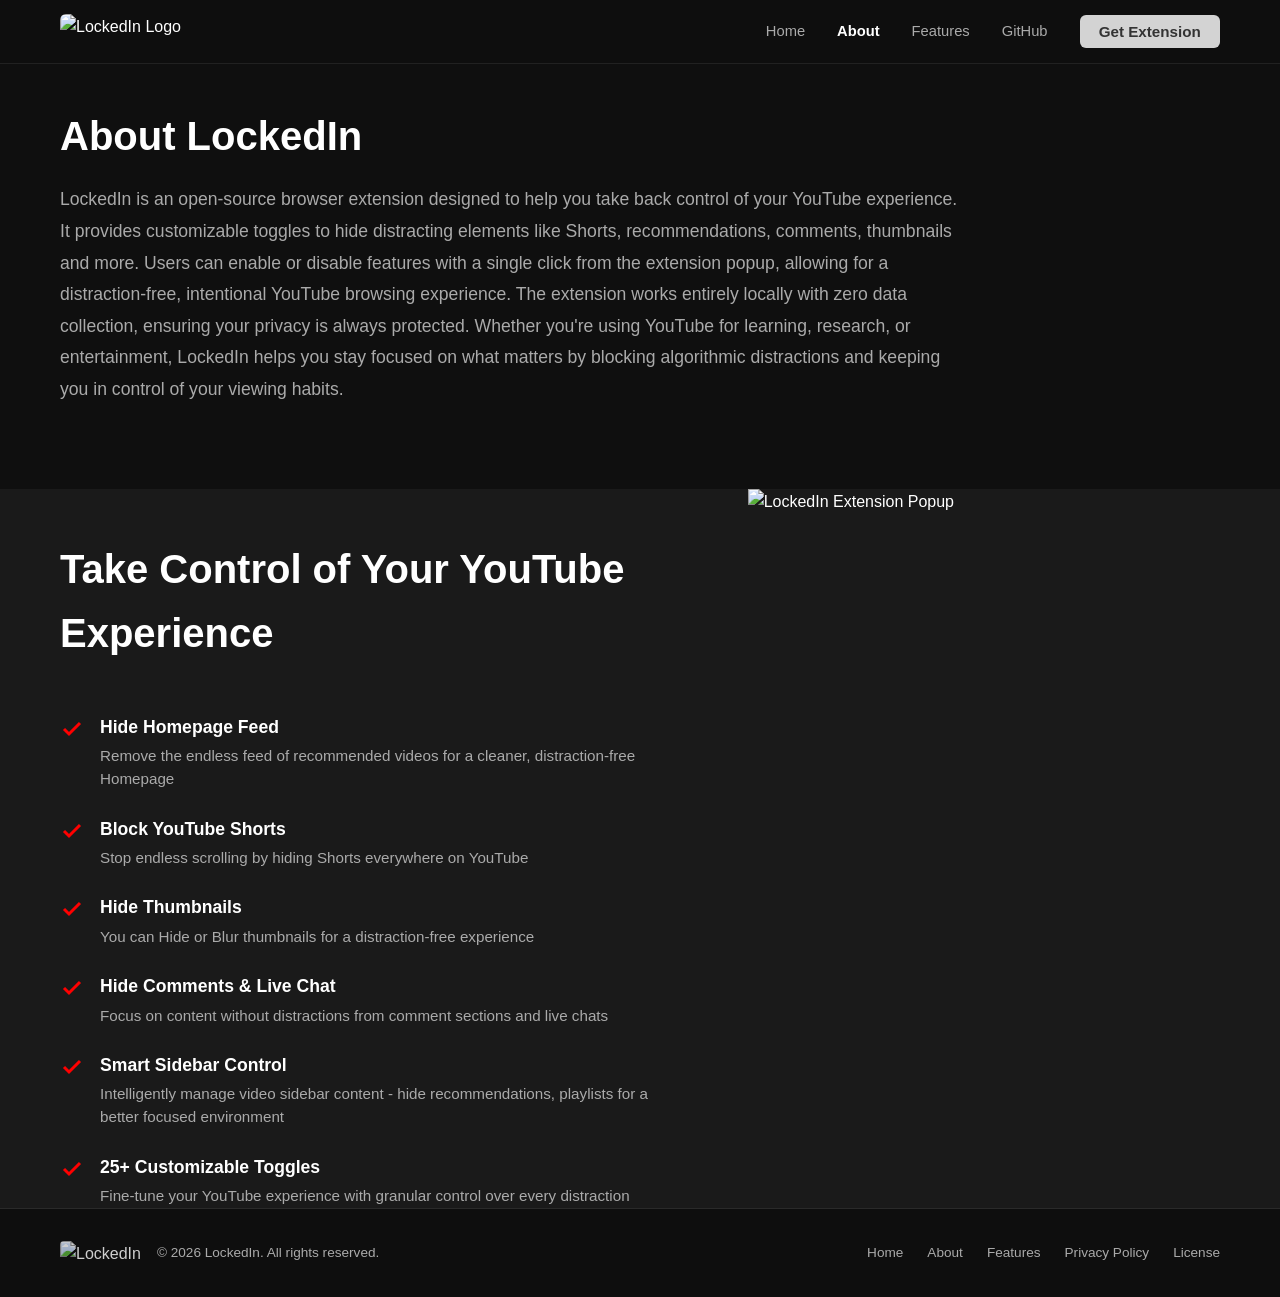
==== docs/about.html @ 05632bfb "modified some content of the website" ====
<!DOCTYPE html>
<html lang="en">

<head>
    <meta charset="UTF-8">
    <meta name="viewport" content="width=device-width, initial-scale=1.0">
    <meta name="description"
        content="About LockedIn - Learn how this browser extension helps you stay focused on YouTube">
    <title>About - LockedIn</title>
    <link rel="icon" type="image/png" href="assets/icon.png">
    <link rel="stylesheet" href="styles.css">
</head>

<body>
    <!-- Navigation -->
    <nav class="navbar">
        <div class="container">
            <div class="nav-content">
                <div class="logo">
                    <img src="assets/logo.png" alt="LockedIn Logo">
                </div>
                <div class="mobile-menu-overlay" id="mobileMenuOverlay"></div>
                <div class="nav-links" id="navLinks">
                    <a href="index.html">Home</a>
                    <a href="about.html" class="active">About</a>
                    <a href="features.html">Features</a>
                    <a href="https://github.com/KartikHalkunde/LockedIn-YT" target="_blank">GitHub</a>
                    <button class="download-button" id="headerDownloadBtn">Get Extension</button>
                </div>
                <button class="mobile-menu-toggle" id="mobileMenuToggle" aria-label="Toggle menu">☰</button>
            </div>
        </div>
    </nav>

    <!-- About Content -->
    <section class="problem">
        <div class="container">
            <h2>About LockedIn</h2>
            <p class="section-subtitle"
                style="max-width: 900px; line-height: 1.8; font-size: 1.1rem; text-align: left;">
                LockedIn is an open-source browser extension designed to help you take back control of your YouTube
                experience.
                It provides customizable toggles to hide distracting elements like Shorts, recommendations, comments,
                thumbnails and more.
                Users can enable or disable features with a single click from the extension popup, allowing for a
                distraction-free,
                intentional YouTube browsing experience. The extension works entirely locally with zero data collection,
                ensuring your
                privacy is always protected. Whether you're using YouTube for learning, research, or entertainment,
                LockedIn helps you
                stay focused on what matters by blocking algorithmic distractions and keeping you in control of your
                viewing habits.
            </p>
        </div>
    </section>

    <!-- Why LockedIn Section -->
    <section class="why-lockedin">
        <div class="container">
            <div class="why-content">
                <div class="why-left">
                    <h2>Take Control of Your YouTube Experience</h2>
                    <ul class="features-list">
                        <li>
                            <svg class="check-icon" viewBox="0 0 24 24" fill="none" stroke="#FF0000" stroke-width="3">
                                <polyline points="20 6 9 17 4 12"></polyline>
                            </svg>
                            <div>
                                <strong>Hide Homepage Feed</strong>
                                <p>Remove the endless feed of recommended videos for a cleaner, distraction-free
                                    Homepage</p>
                            </div>
                        </li>
                        <li>
                            <svg class="check-icon" viewBox="0 0 24 24" fill="none" stroke="#FF0000" stroke-width="3">
                                <polyline points="20 6 9 17 4 12"></polyline>
                            </svg>
                            <div>
                                <strong>Block YouTube Shorts</strong>
                                <p>Stop endless scrolling by hiding Shorts everywhere on YouTube</p>
                            </div>
                        </li>
                        <li>
                            <svg class="check-icon" viewBox="0 0 24 24" fill="none" stroke="#FF0000" stroke-width="3">
                                <polyline points="20 6 9 17 4 12"></polyline>
                            </svg>
                            <div>
                                <strong>Hide Thumbnails</strong>
                                <p>You can Hide or Blur thumbnails for a distraction-free experience</p>
                            </div>
                        </li>
                        <li>
                            <svg class="check-icon" viewBox="0 0 24 24" fill="none" stroke="#FF0000" stroke-width="3">
                                <polyline points="20 6 9 17 4 12"></polyline>
                            </svg>
                            <div>
                                <strong>Hide Comments & Live Chat</strong>
                                <p>Focus on content without distractions from comment sections and live chats</p>
                            </div>
                        </li>
                        <li>
                            <svg class="check-icon" viewBox="0 0 24 24" fill="none" stroke="#FF0000" stroke-width="3">
                                <polyline points="20 6 9 17 4 12"></polyline>
                            </svg>
                            <div>
                                <strong>Smart Sidebar Control</strong>
                                <p>Intelligently manage video sidebar content - hide recommendations, playlists for a
                                    better focused environment</p>
                            </div>
                        </li>
                        <li>
                            <svg class="check-icon" viewBox="0 0 24 24" fill="none" stroke="#FF0000" stroke-width="3">
                                <polyline points="20 6 9 17 4 12"></polyline>
                            </svg>
                            <div>
                                <strong>25+ Customizable Toggles</strong>
                                <p>Fine-tune your YouTube experience with granular control over every distraction</p>
                            </div>
                        </li>
                    </ul>
                </div>
                <div class="why-right">
                    <img src="assets/popup.png" alt="LockedIn Extension Popup" class="popup-image">
                </div>
            </div>
        </div>
    </section>

    <!-- Footer -->
    <footer class="footer">
        <div class="container">
            <div class="footer-content">
                <div class="footer-left">
                    <img src="assets/icon.png" alt="LockedIn" class="footer-logo-img">
                    <span class="footer-copyright">&copy; 2026 LockedIn. All rights reserved.</span>
                </div>
                <div class="footer-links">
                    <a href="index.html">Home</a>
                    <a href="about.html">About</a>
                    <a href="features.html">Features</a>
                    <a href="privacy-policy.html">Privacy Policy</a>
                    <a href="https://github.com/KartikHalkunde/LockedIn-YT/blob/main/LICENSE" target="_blank"
                        rel="noopener noreferrer">License</a>
                </div>
            </div>
        </div>
    </footer>

    <script src="script.js"></script>
</body>

</html>
---- docs/styles.css ----
/* ==================== CSS Variables ==================== */
:root {
    --primary-color: #FF0000;
    --primary-hover: #CC0000;
    --dark-bg: #0F0F0F;
    --card-bg: #1A1A1A;
    --text-primary: #FFFFFF;
    --text-secondary: #AAAAAA;
    --border-color: #2A2A2A;
    --success-color: #4CAF50;
    --firefox-color: #FF6611;
    --chrome-color: #4285F4;
    --edge-color: #0078D7;
    --shadow: 0 4px 6px rgba(0, 0, 0, 0.3);
    --shadow-lg: 0 10px 30px rgba(0, 0, 0, 0.5);
}

/* ==================== Reset & Base ==================== */
* {
    margin: 0;
    padding: 0;
    box-sizing: border-box;
}

html,
body {
    max-width: 100vw;
    overflow-x: hidden;
}

html {
    scroll-behavior: smooth;
    height: 100%;
}

body {
    font-family: -apple-system, BlinkMacSystemFont, 'Segoe UI', Roboto, 'Helvetica Neue', Arial, sans-serif;
    background-color: var(--dark-bg);
    color: var(--text-primary);
    line-height: 1.6;
    min-height: 100vh;
    display: flex;
    flex-direction: column;
}

.container {
    max-width: 1200px;
    margin: 0 auto;
    padding: 0 20px;
}

/* ==================== Navigation ==================== */
.navbar {
    position: sticky;
    top: 0;
    background-color: rgba(15, 15, 15, 0.75);
    backdrop-filter: blur(16px);
    -webkit-backdrop-filter: blur(16px);
    border-bottom: 1px solid rgba(255, 255, 255, 0.08);
    padding: 0.85rem 0;
    z-index: 1000;
    transition: all 0.3s ease;
}

.nav-content {
    display: flex;
    align-items: center;
    justify-content: space-between;
    gap: 1rem;
    position: relative;
}

.logo {
    display: flex;
    align-items: center;
    flex: 0 0 auto;
}

.logo img {
    height: 36px;
    width: auto;
    border-radius: 6px;
    transition: opacity 0.2s ease;
}

.logo img:hover {
    opacity: 0.9;
}

.nav-links {
    display: flex;
    gap: 2rem;
    align-items: center;
    margin-left: auto;
}

.nav-links a {
    color: var(--text-secondary);
    font-size: 0.92rem;
    font-weight: 500;
    text-decoration: none;
    transition: color 0.2s ease;
}

.nav-links a:hover {
    color: var(--text-primary);
}

.nav-links a.active {
    color: var(--text-primary);
    font-weight: 600;
}

/* ==================== Mobile Menu Toggle ==================== */
.mobile-menu-toggle {
    display: none;
    background: none;
    border: none;
    color: var(--text-primary);
    font-size: 1.75rem;
    cursor: pointer;
    padding: 0.75rem;
    z-index: 1001;
    margin-left: auto;
    border-radius: 8px;
    transition: all 0.3s ease;
    line-height: 1;
    min-width: 44px;
    min-height: 44px;
    align-items: center;
    justify-content: center;
}

.mobile-menu-toggle:hover {
    color: var(--text-primary);
    background-color: rgba(255, 255, 255, 0.05);
}

.mobile-menu-toggle:active {
    transform: scale(0.95);
}

/* Mobile menu overlay */
.mobile-menu-overlay {
    display: none;
    position: fixed;
    top: 0;
    left: 0;
    width: 100%;
    height: 100vh;
    background-color: rgba(0, 0, 0, 0.7);
    z-index: 999;
    opacity: 0;
    transition: opacity 0.3s ease;
    pointer-events: none;
}

.mobile-menu-overlay.active {
    display: block;
    opacity: 1;
    pointer-events: auto;
}

.download-button {
    background-color: var(--primary-color);
    color: white;
    border: none;
    padding: 0.5rem 1.5rem;
    border-radius: 8px;
    font-weight: 600;
    font-size: 0.95rem;
    cursor: pointer;
    transition: background-color 0.3s ease;
}

.download-button:hover {
    background-color: var(--primary-hover);
}

.cta-button {
    background-color: var(--primary-color);
    padding: 0.5rem 1.5rem;
    border-radius: 8px;
    font-weight: 600;
}

.cta-button:hover {
    background-color: var(--primary-hover);
    color: var(--text-primary) !important;
}

/* ==================== Download Button ==================== */
.download-button {
    background-color: #D3D3D3;
    color: #333333;
    border: none;
    padding: 0.5rem 1.2rem;
    border-radius: 6px;
    font-weight: 600;
    font-size: 0.95rem;
    cursor: pointer;
    transition: background-color 0.3s ease;
}

.download-button:hover {
    background-color: #BBBBBB;
}

/* ==================== Hero Section ==================== */
.hero {
    padding: 120px 0 150px 0;
    background: linear-gradient(135deg, #0F0F0F 0%, #1A1A1A 100%);
    min-height: calc(100vh - 200px);
    flex: 1;
}

.hero .container {
    display: grid;
    grid-template-columns: 1fr 1fr;
    gap: 60px;
    align-items: center;
}

.hero-title {
    font-size: 3.5rem;
    font-weight: 800;
    line-height: 1.2;
    margin-bottom: 1.5rem;
    background: linear-gradient(135deg, #FFFFFF 0%, #AAAAAA 100%);
    -webkit-background-clip: text;
    -webkit-text-fill-color: transparent;
    background-clip: text;
}

.hero-subtitle {
    font-size: 1.25rem;
    color: var(--text-secondary);
    margin-bottom: 2.5rem;
}

.download-buttons {
    display: flex;
    gap: 0.5rem;
    flex-wrap: wrap;
    margin-bottom: 3rem;
    align-items: center;
}

.download-badge {
    display: inline-block;
    transition: opacity 0.3s ease;
}

.download-badge:hover {
    opacity: 0.9;
}

.download-badge img {
    display: block;
    height: 50px;
    width: auto;
}

.download-btn {
    display: flex;
    align-items: center;
    gap: 12px;
    padding: 16px 24px;
    border-radius: 12px;
    text-decoration: none;
    color: white;
    font-weight: 600;
    transition: all 0.3s ease;
    border: 2px solid transparent;
    min-width: 200px;
}

.download-btn.firefox {
    background-color: var(--firefox-color);
}

.download-btn.firefox:hover {
    background-color: #FF7722;
    box-shadow: var(--shadow-lg);
}

.download-btn.chrome {
    background-color: var(--chrome-color);
}

.download-btn.chrome:hover {
    background-color: #5294F5;
    box-shadow: var(--shadow-lg);
}

.download-btn.edge {
    background-color: var(--edge-color);
}

.download-btn.edge:hover {
    background-color: #1E88E5;
    box-shadow: var(--shadow-lg);
}

.download-btn.disabled {
    background-color: #555;
    cursor: not-allowed;
    opacity: 0.6;
}

.download-btn.disabled:hover {
    background-color: #555;
    transform: none;
    box-shadow: var(--shadow);
}

.download-btn.large {
    padding: 20px 32px;
    font-size: 1.1rem;
}

.browser-icon {
    width: 32px;
    height: 32px;
    flex-shrink: 0;
}

.download-btn div {
    display: flex;
    flex-direction: column;
    align-items: flex-start;
}

.btn-label {
    font-size: 0.75rem;
    opacity: 0.8;
}

.btn-browser {
    font-size: 1.1rem;
    font-weight: 700;
}

.hero-stats {
    display: flex;
    gap: 2.5rem;
    margin-top: 2rem;
    justify-content: flex-start;
}

.stat {
    display: flex;
    flex-direction: row;
    align-items: center;
    gap: 0.6rem;
}

.stat-icon {
    width: 28px;
    height: 28px;
    flex-shrink: 0;
}

.stat-label {
    font-size: 0.9rem;
    color: var(--text-secondary);
    font-weight: 500;
    text-align: left;
}

.coming-soon-note {
    margin-top: 0.1rem;
    font-size: 0.9rem;
    color: var(--text-secondary);
    font-weight: 700;
    text-align: left;
}

/* Browser Mockup */
.browser-mockup {
    background-color: var(--card-bg);
    border-radius: 12px;
    overflow: hidden;
    box-shadow: var(--shadow-lg);
}

.browser-header {
    background-color: #2A2A2A;
    padding: 12px 16px;
    display: flex;
    align-items: center;
    gap: 12px;
}

.browser-dots {
    display: flex;
    gap: 8px;
}

.browser-dots span {
    width: 12px;
    height: 12px;
    border-radius: 50%;
    background-color: #444;
}

.browser-dots span:nth-child(1) {
    background-color: #FF5F56;
}

.browser-dots span:nth-child(2) {
    background-color: #FFBD2E;
}

.browser-dots span:nth-child(3) {
    background-color: #27C93F;
}

.browser-url {
    flex: 1;
    background-color: #1A1A1A;
    padding: 6px 12px;
    border-radius: 6px;
    font-size: 0.85rem;
    color: var(--text-secondary);
}

.browser-content {
    padding: 0;
    display: flex;
    justify-content: center;
    align-items: center;
    background: linear-gradient(135deg, #1A1A1A 0%, #0F0F0F 100%);
    overflow: hidden;
}

.browser-content img {
    width: 100%;
    height: 100%;
    object-fit: cover;
    display: block;
}

/* ==================== Problem Section ==================== */
.problem {
    padding: 40px 0 35px;
    background-color: var(--dark-bg);
}

.problem h2 {
    text-align: left;
    font-size: 2.5rem;
    margin-bottom: 1rem;
}

.problem-grid {
    display: grid;
    grid-template-columns: repeat(auto-fit, minmax(300px, 1fr));
    gap: 2rem;
}

.problem-card {
    background-color: var(--card-bg);
    padding: 2rem;
    border-radius: 12px;
    border: 1px solid var(--border-color);
    transition: border-color 0.3s ease;
}

.problem-card:hover {
    border-color: var(--primary-color);
}

.problem-icon {
    font-size: 3rem;
    margin-bottom: 1rem;
}

.problem-card h3 {
    font-size: 1.5rem;
    margin-bottom: 1rem;
}

.problem-card p {
    color: var(--text-secondary);
}

/* ==================== Features Section ==================== */
.features {
    padding: 80px 0;
    background: linear-gradient(135deg, #0F0F0F 0%, #1A1A1A 100%);
}

.features h2 {
    text-align: center;
    font-size: 2.5rem;
    margin-bottom: 1rem;
}

.section-subtitle {
    text-align: center;
    font-size: 1.2rem;
    color: var(--text-secondary);
    margin-bottom: 3rem;
}

.features-grid {
    display: grid;
    grid-template-columns: repeat(auto-fit, minmax(280px, 1fr));
    gap: 2rem;
}

.feature-group {
    background-color: var(--card-bg);
    padding: 2rem;
    border-radius: 12px;
    border: 1px solid var(--border-color);
}

.feature-group h3 {
    font-size: 1.3rem;
    margin-bottom: 1.5rem;
    color: var(--primary-color);
}

.feature-group ul {
    list-style: none;
}

.feature-group li {
    padding: 0.75rem 0;
    border-bottom: 1px solid var(--border-color);
    color: var(--text-secondary);
}

.feature-group li:last-child {
    border-bottom: none;
}

.feature-group li strong {
    color: var(--text-primary);
}

/* ==================== Privacy Section ==================== */
.privacy {
    padding: 80px 0;
    background-color: var(--dark-bg);
}

.privacy h2 {
    text-align: center;
    font-size: 2.5rem;
    margin-bottom: 3rem;
}

.privacy-grid {
    display: grid;
    grid-template-columns: repeat(auto-fit, minmax(250px, 1fr));
    gap: 2rem;
}

.privacy-card {
    background-color: var(--card-bg);
    padding: 2rem;
    border-radius: 12px;
    border: 1px solid var(--border-color);
    text-align: center;
}

.privacy-card h3 {
    font-size: 1.3rem;
    margin-bottom: 1rem;
    color: var(--success-color);
}

.privacy-card p {
    color: var(--text-secondary);
}

/* ==================== How It Works ==================== */
.how-it-works {
    padding: 60px 0;
    background: linear-gradient(135deg, #0F0F0F 0%, #1A1A1A 100%);
}

.how-it-works h2 {
    text-align: center;
    font-size: 2rem;
    margin-bottom: 0.5rem;
}

.steps {
    display: flex;
    flex-direction: column;
    gap: 2rem;
    margin-top: 2.5rem;
    max-width: 900px;
    margin-left: auto;
    margin-right: auto;
}

.step {
    background-color: transparent;
    padding: 0;
    border-radius: 0;
    border: none;
    border-left: 3px solid var(--primary-color);
    padding-left: 2rem;
    transition: none;
    display: flex;
    gap: 2rem;
    align-items: flex-start;
}

.step:hover {
    transform: none;
    border-color: var(--primary-color);
}

.step-number {
    width: 50px;
    height: 50px;
    background-color: transparent;
    border: 2px solid var(--primary-color);
    color: var(--primary-color);
    border-radius: 50%;
    display: flex;
    align-items: center;
    justify-content: center;
    font-size: 1.3rem;
    font-weight: bold;
    margin-bottom: 0;
    flex-shrink: 0;
}

.step-content {
    flex: 1;
}

.step-content h3 {
    font-size: 1.3rem;
    margin-bottom: 0.5rem;
    color: var(--text-primary);
    font-weight: 600;
}

.step-content p {
    color: var(--text-secondary);
    line-height: 1.6;
    margin-bottom: 0.75rem;
    font-size: 0.95rem;
}

.step-links {
    display: flex;
    gap: 1rem;
    margin-top: 1rem;
}

.step-link {
    display: inline-flex;
    align-items: center;
    gap: 0.5rem;
    padding: 0.5rem 1rem;
    background-color: transparent;
    border-radius: 6px;
    color: var(--primary-color);
    text-decoration: none;
    font-size: 0.9rem;
    transition: all 0.3s ease;
    border: 1px solid var(--primary-color);
}

.step-link:hover {
    background-color: var(--primary-color);
    color: #fff;
    border-color: var(--primary-color);
    transform: none;
}

.step h3 {
    font-size: 1.5rem;
    margin-bottom: 1rem;
}

.step p {
    color: var(--text-secondary);
}

/* ==================== Download CTA ==================== */
.download-cta {
    padding: 80px 0;
    background-color: var(--dark-bg);
    text-align: center;
}

.download-cta h2 {
    font-size: 2.5rem;
    margin-bottom: 1rem;
}

.download-cta>p {
    font-size: 1.2rem;
    color: var(--text-secondary);
    margin-bottom: 2.5rem;
}

.download-cta .download-buttons {
    justify-content: center;
    margin-bottom: 1.5rem;
}

.download-note {
    color: var(--text-secondary);
    font-size: 0.9rem;
}

/* ==================== Why LockedIn Section ==================== */
.why-lockedin {
    padding: 0;
    background-color: var(--card-bg);
    overflow: hidden;
}

.why-content {
    display: grid;
    grid-template-columns: 1.3fr 1fr;
    gap: 0;
    align-items: stretch;
}

.why-left h2 {
    font-size: 2.5rem;
    margin-bottom: 3rem;
    color: var(--text-primary);
}

.why-left {
    padding-right: 3rem;
    padding-top: 3rem;
    padding-bottom: 0;
    display: flex;
    flex-direction: column;
    justify-content: center;
}

.features-list {
    list-style: none;
    padding: 0;
    margin: 0;
    margin-bottom: 0;
}

.features-list li {
    display: flex;
    gap: 1rem;
    margin-bottom: 1.5rem;
    align-items: flex-start;
}

.features-list li:last-child {
    margin-bottom: 0;
}

.check-icon {
    width: 24px;
    height: 24px;
    flex-shrink: 0;
    margin-top: 4px;
}

.features-list strong {
    display: block;
    color: var(--text-primary);
    font-size: 1.1rem;
    margin-bottom: 0.25rem;
}

.features-list p {
    color: var(--text-secondary);
    margin: 0;
    font-size: 0.95rem;
    line-height: 1.5;
}

.why-right {
    display: flex;
    justify-content: flex-end;
    align-items: stretch;
    margin: 0;
    margin-right: calc(-1 * max(0px, (100vw - 1200px) / 2));
    max-width: 500px;
    margin-left: 2rem;
}

.popup-image {
    width: 100%;
    height: 100%;
    object-fit: contain;
    border-radius: 0;
    box-shadow: none;
}

/* ==================== Blog ==================== */
.blog-grid {
    display: grid;
    grid-template-columns: repeat(auto-fit, minmax(300px, 1fr));
    gap: 2rem;
    margin-top: 3rem;
}

.blog-post {
    background-color: var(--card-bg);
    padding: 2rem;
    border-radius: 12px;
    border: 1px solid var(--border-color);
    transition: border-color 0.3s ease;
}

.blog-post:hover {
    border-color: var(--primary-color);
}

.blog-post h3 {
    color: var(--text-primary);
    margin-bottom: 0.5rem;
    font-size: 1.3rem;
}

.blog-date {
    color: var(--text-secondary);
    font-size: 0.85rem;
    margin-bottom: 1rem;
    font-style: italic;
}

.blog-link {
    color: var(--primary-color);
    text-decoration: none;
    font-weight: 600;
    display: inline-block;
    margin-top: 1rem;
    transition: opacity 0.3s ease;
}

.blog-link:hover {
    opacity: 0.8;
}

/* ==================== Wall of Love ==================== */
.love-rating-band {
    margin: -34px 0 -18px;
    position: relative;
    z-index: 5;
}

.love-rating-wrap {
    display: flex;
    align-items: center;
    justify-content: center;
    gap: 0.75rem;
}

.love-rating-pill {
    height: 42px;
    padding: 0 0.9rem;
    border-radius: 999px;
    border: 1px solid rgba(255, 255, 255, 0.15);
    background: linear-gradient(180deg, #1E1E1E 0%, #141414 100%);
    color: #FFD86B;
    letter-spacing: 0.26rem;
    font-size: 1rem;
    display: flex;
    align-items: center;
    justify-content: center;
    box-shadow: 0 10px 22px rgba(0, 0, 0, 0.35);
}

.love-rating-text {
    color: #F2F2F2;
    font-weight: 700;
    font-size: 1rem;
}

.wall-of-love {
    position: relative;
    padding: 80px 0;
    background: radial-gradient(circle at top, #1E1E1E 0%, #121212 55%, #101010 100%);
    border-bottom: 1px solid var(--border-color);
    overflow: hidden;
}

.wall-of-love .container {
    position: relative;
    z-index: 1;
}

.love-hearts {
    position: absolute;
    inset: 0;
    pointer-events: none;
    z-index: 1;
}

.love-header,
.love-grid,
.love-card {
    position: relative;
    z-index: 3;
}

.love-heart {
    position: absolute;
    bottom: -36px;
    opacity: 0;
    color: rgba(255, 130, 164, 0.45);
    font-size: 1rem;
    line-height: 1;
    text-shadow: 0 0 10px rgba(255, 80, 130, 0.25);
    animation: loveHeartFloat 4.6s ease-out forwards;
}

@keyframes loveHeartFloat {
    0% {
        opacity: 0;
        transform: translate3d(0, 0, 0) scale(0.75);
    }

    15% {
        opacity: 0.75;
    }

    100% {
        opacity: 0;
        transform: translate3d(var(--drift, 0px), calc(-1 * var(--travel, 700px)), 0) scale(1.2);
    }
}

.wall-of-love::before {
    content: "";
    position: absolute;
    top: -56px;
    left: 0;
    right: 0;
    height: 56px;
    background: linear-gradient(180deg, rgba(15, 15, 15, 0) 0%, rgba(18, 18, 18, 0.95) 75%, rgba(18, 18, 18, 1) 100%);
    pointer-events: none;
}

.love-header {
    text-align: center;
    margin-bottom: 2.5rem;
}

.love-header h2 {
    font-size: 2.2rem;
    margin-bottom: 0.75rem;
    color: var(--text-primary);
}

.love-header p {
    color: var(--text-secondary);
    max-width: 700px;
    margin: 0 auto;
}

.love-grid {
    display: grid;
    grid-template-columns: repeat(3, minmax(0, 1fr));
    gap: 1.1rem;
}

.love-card {
    background: linear-gradient(180deg, rgba(255, 255, 255, 0.03) 0%, rgba(255, 255, 255, 0.015) 100%);
    border: 1px solid var(--border-color);
    border-radius: 18px;
    padding: 1.35rem;
    transition: border-color 0.3s ease, transform 0.3s ease, box-shadow 0.3s ease;
}

.love-top {
    display: flex;
    justify-content: flex-start;
    align-items: center;
    gap: 0.75rem;
    margin-bottom: 1rem;
}

.love-author {
    display: flex;
    align-items: center;
    gap: 0.7rem;
    min-width: 0;
}

.love-avatar {
    width: 42px;
    height: 42px;
    border-radius: 50%;
    display: flex;
    align-items: center;
    justify-content: center;
    border: 1px solid rgba(255, 255, 255, 0.14);
    flex-shrink: 0;
}

.love-avatar img {
    width: 18px;
    height: 18px;
    display: block;
}

.love-avatar.firefox {
    background: rgba(255, 113, 57, 0.14);
}

.love-avatar.bmc {
    background: rgba(255, 221, 0, 0.15);
}

.love-avatar.github {
    background: rgba(255, 255, 255, 0.1);
}

.love-author-text {
    min-width: 0;
}

.love-name {
    color: var(--text-primary);
    font-weight: 700;
    line-height: 1.2;
}

.love-role {
    color: var(--text-secondary);
    font-size: 0.85rem;
    line-height: 1.2;
}

.love-quote {
    color: var(--text-primary);
    font-size: 0.98rem;
    line-height: 1.72;
    margin-bottom: 0;
}

.love-card-wide {
    grid-column: span 3;
}

/* ==================== Footer ==================== */
/* ==================== Footer ==================== */
.footer {
    background-color: rgba(15, 15, 15, 0.95);
    backdrop-filter: blur(10px);
    border-top: 1px solid var(--border-color);
    padding: 2rem 0;
    margin-top: auto;
}

.footer-content {
    display: flex;
    justify-content: space-between;
    align-items: center;
    gap: 2rem;
}

.footer-left {
    display: flex;
    align-items: center;
    gap: 1rem;
}

.footer-logo-img {
    height: 24px;
    width: auto;
    border-radius: 4px;
    opacity: 0.8;
}

.footer-copyright {
    color: var(--text-secondary);
    font-size: 0.85rem;
}

.footer-links {
    display: flex;
    gap: 1.5rem;
    align-items: center;
}

.footer-links a {
    color: var(--text-secondary);
    text-decoration: none;
    font-size: 0.85rem;
    transition: color 0.2s ease;
}

.footer-links a:hover {
    color: var(--text-primary);
}

/* ==================== Features Page Styles ==================== */
.features-hero {
    padding: 120px 0 60px;
    text-align: center;
    background: linear-gradient(180deg, var(--bg-primary) 0%, var(--card-bg) 100%);
}

.features-hero h1 {
    font-size: 3rem;
    margin-bottom: 1rem;
    background: linear-gradient(135deg, var(--primary-color) 0%, #FF6666 100%);
    -webkit-background-clip: text;
    -webkit-text-fill-color: transparent;
    background-clip: text;
}

.feature-section {
    padding: 80px 0;
    background-color: #1e1e1e;
}

.feature-section.alternate {
    background-color: #272727;
}

.feature-content {
    display: grid;
    grid-template-columns: 1fr 1fr;
    gap: 4rem;
    align-items: center;
}

.feature-image {
    border-radius: 12px;
    overflow: hidden;
    box-shadow: 0 10px 40px rgba(0, 0, 0, 0.3);
}

.feature-image img {
    width: 100%;
    height: auto;
    display: block;
}

.feature-text h2 {
    font-size: 2.5rem;
    margin-bottom: 1.5rem;
    color: var(--text-primary);
}

.feature-text p {
    font-size: 1.1rem;
    line-height: 1.8;
    color: var(--text-secondary);
    margin-bottom: 2rem;
}

.feature-list {
    list-style: none;
    padding: 0;
    margin: 0;
}

.feature-list li {
    font-size: 1rem;
    color: var(--text-secondary);
    margin-bottom: 1rem;
    padding-left: 0;
}

.feature-list li::before {
    content: none;
}

.feedback-section {
    padding: 60px 0;
    background-color: #272727;
}

.feedback-content-compact {
    text-align: left;
    max-width: 100%;
}

.feedback-content-compact h3 {
    font-size: 1.5rem;
    margin-bottom: 0.75rem;
    color: var(--text-primary);
}

.feedback-content-compact p {
    font-size: 1rem;
    color: var(--text-secondary);
    margin-bottom: 1.5rem;
}

.feedback-content h2 {
    font-size: 2.5rem;
    margin-bottom: 1rem;
    color: var(--text-primary);
}

.feedback-content p {
    font-size: 1.2rem;
    color: var(--text-secondary);
    margin-bottom: 2.5rem;
    max-width: 600px;
    margin-left: auto;
    margin-right: auto;
}

.feedback-button {
    display: inline-block;
    padding: 0.75rem 1.75rem;
    background-color: var(--primary-color);
    color: white;
    text-decoration: none;
    border-radius: 8px;
    font-size: 1rem;
    font-weight: 600;
    transition: background-color 0.3s ease;
    box-shadow: 0 4px 15px rgba(255, 0, 0, 0.3);
}

.feedback-button:hover {
    background-color: #CC0000;
}

.footer-bottom a {
    color: var(--primary-color);
}

.footer-bottom a:hover {
    text-decoration: underline;
}

/* ==================== Responsive Design ==================== */
/* Desktop - keep default styles */
@media (min-width: 969px) {
    .mobile-menu-toggle {
        display: none !important;
    }

    .mobile-menu-overlay {
        display: none !important;
    }

    .browser-mockup {
        display: block;
    }
}

/* Tablet and Mobile */
@media (max-width: 968px) {

    /* Mobile Navigation */
    .nav-content {
        justify-content: space-between;
        gap: 0.5rem;
    }

    .mobile-menu-toggle {
        display: flex;
        margin-left: auto;
        position: relative;
    }

    .nav-links {
        position: fixed;
        top: 0;
        right: -100%;
        height: 100vh;
        width: min(320px, 85vw);
        max-width: 320px;
        background-color: rgba(15, 15, 15, 0.98);
        backdrop-filter: blur(20px);
        flex-direction: column;
        padding: 90px 1.5rem 2rem;
        gap: 0.25rem;
        align-items: stretch;
        transition: right 0.3s cubic-bezier(0.4, 0, 0.2, 1);
        border-left: 1px solid var(--border-color);
        box-shadow: -5px 0 25px rgba(0, 0, 0, 0.7);
        z-index: 1000;
        overflow-y: auto;
        -webkit-overflow-scrolling: touch;
    }

    .nav-links.active {
        right: 0;
    }

    .nav-links a {
        font-size: 1.05rem;
        width: 100%;
        padding: 1rem 1.25rem;
        border-radius: 10px;
        transition: all 0.2s ease;
        display: block;
        text-align: left;
    }

    .nav-links a:hover {
        background-color: rgba(255, 255, 255, 0.05);
        color: var(--text-primary);
        padding-left: 1.5rem;
    }

    .nav-links .download-button {
        width: 100%;
        text-align: center;
        margin-top: 1rem;
        padding: 1rem;
        font-size: 1.05rem;
        border-radius: 10px;
        background-color: #D3D3D3;
        color: #333333;
        transition: all 0.2s ease;
    }

    .nav-links .download-button:hover {
        background-color: #BBBBBB;
        transform: translateY(-2px);
        box-shadow: 0 4px 12px rgba(0, 0, 0, 0.2);
    }

    /* Hero Section */
    .hero {
        padding: 60px 0 50px;
        min-height: auto;
        flex: 1 0 auto;
    }

    .hero .container {
        gap: 0;
        display: flex;
        flex-direction: column;
    }

    .hero-content {
        text-align: left;
        display: contents;
    }

    .hero-title {
        font-size: 2.5rem;
        line-height: 1.2;
        margin-bottom: 1.5rem;
        text-align: left;
        order: 1;
    }

    .hero-subtitle {
        font-size: 1.15rem;
        margin-bottom: 2rem;
        line-height: 1.6;
        text-align: left;
        order: 2;
    }

    /* Show browser mockup on tablet - positioned between text and buttons */
    .hero-image {
        order: 3;
        margin: 0 0 2rem 0;
        width: 100%;
    }

    .browser-mockup {
        display: block;
        width: 100%;
        margin: 0;
    }

    .download-buttons {
        margin-bottom: 1.5rem;
        justify-content: flex-start;
        flex-direction: row;
        gap: 1rem;
        order: 4;
    }

    .coming-soon-note {
        text-align: left;
        margin-bottom: 2rem;
        order: 5;
    }

    .hero-stats {
        gap: 1rem;
        flex-wrap: wrap;
        justify-content: space-between;
        margin-top: 0;
        margin-bottom: 0;
        flex-direction: row;
        order: 6;
    }

    .stat {
        flex: 0 0 calc(33.333% - 0.67rem);
        width: calc(33.333% - 0.67rem);
        min-width: auto;
        max-width: calc(33.333% - 0.67rem);
        padding: 0.75rem 0.5rem;
        background-color: rgba(26, 26, 26, 0.5);
        border-radius: 10px;
        border: 1px solid var(--border-color);
        text-align: center;
        display: flex;
        flex-direction: column;
        align-items: center;
        justify-content: center;
        gap: 0.5rem;
    }

    /* Features */
    .feature-content {
        grid-template-columns: 1fr;
        gap: 2.5rem;
    }

    .feature-section {
        padding: 50px 0 40px;
    }

    .features-hero h1 {
        font-size: 2.5rem;
    }

    .feature-text {
        order: 2;
        padding: 0 10px;
    }

    .feature-image {
        order: 1;
        margin-bottom: 1.5rem;
    }

    .feature-text h2 {
        font-size: 2rem;
        margin-bottom: 1.5rem;
        line-height: 1.3;
    }

    .feature-text p {
        font-size: 1.05rem;
        line-height: 1.7;
        margin-bottom: 1.5rem;
    }

    .feature-list {
        padding-left: 0;
    }

    /* Feedback section tablet/mobile */
    .feedback-section {
        padding: 50px 0;
    }

    .feedback-content-compact {
        padding: 0 10px;
    }

    .feedback-content-compact h3 {
        font-size: 1.5rem;
        margin-bottom: 1rem;
        line-height: 1.3;
    }

    .feedback-content-compact p {
        font-size: 1.05rem;
        line-height: 1.7;
        margin-bottom: 1.5rem;
    }

    .feedback-button {
        padding: 0.875rem 2rem;
        font-size: 1rem;
    }

    /* About page */
    .problem {
        padding: 50px 0 40px;
    }

    .problem h2 {
        font-size: 2rem;
        margin-bottom: 1.5rem;
        line-height: 1.3;
    }

    .section-subtitle {
        font-size: 1.05rem !important;
        line-height: 1.7 !important;
        padding: 0 10px;
    }

    /* Why LockedIn section mobile improvements */
    .why-lockedin {
        padding: 40px 0;
    }

    .why-content {
        grid-template-columns: 1fr;
        gap: 2.5rem;
        padding: 0 10px;
    }

    .why-left {
        padding: 0;
        order: 2;
    }

    .why-left h2 {
        font-size: 2rem;
        margin-bottom: 2rem;
        line-height: 1.3;
    }

    .why-right {
        order: 1;
        margin: 0 auto;
        max-width: 100%;
        display: flex;
        justify-content: center;
        margin-bottom: 1rem;
    }

    .popup-image {
        max-width: 280px;
        width: 100%;
        height: auto;
        margin: 0 auto;
    }

    .features-list {
        margin-top: 1rem;
    }

    .features-list li {
        margin-bottom: 2rem;
        padding: 1.25rem;
        background-color: rgba(26, 26, 26, 0.4);
        border-radius: 12px;
        border: 1px solid var(--border-color);
        gap: 1.25rem;
    }

    .features-list li:last-child {
        margin-bottom: 0;
    }

    .check-icon {
        width: 28px;
        height: 28px;
        margin-top: 2px;
        flex-shrink: 0;
    }

    .features-list strong {
        font-size: 1.15rem;
        margin-bottom: 0.5rem;
        line-height: 1.4;
    }

    .features-list p {
        font-size: 1rem;
        line-height: 1.6;
    }

    /* Footer */
    .footer {
        padding: 2rem 0;
        margin-top: auto;
    }

    .footer-content {
        flex-direction: column;
        gap: 1.5rem;
        text-align: center;
    }

    .footer-left {
        flex-direction: column;
        gap: 0.5rem;
    }

    .footer-links {
        flex-wrap: wrap;
        justify-content: center;
        gap: 1rem 1.5rem;
    }
}

@media (max-width: 640px) {

    /* Container padding */
    .container {
        padding: 0 15px;
    }

    /* Navigation */
    .logo img {
        height: 32px;
    }

    .nav-links {
        width: 100%;
        padding: 70px 1.5rem 1.5rem;
    }

    /* Hero Section */
    .hero {
        padding: 50px 0 40px;
        flex: 1 0 auto;
    }

    .hero .container {
        gap: 0;
        display: flex;
        flex-direction: column;
    }

    .hero-content {
        text-align: center;
        display: contents;
    }

    .hero-title {
        font-size: 2rem;
        margin-bottom: 1.5rem;
        line-height: 1.2;
        text-align: center;
        order: 1;
    }

    .hero-subtitle {
        font-size: 1.05rem;
        margin-bottom: 2rem;
        line-height: 1.6;
        text-align: center;
        order: 2;
    }

    /* Browser mockup visible on mobile - positioned between text and buttons */
    .hero-image {
        order: 3;
        margin: 0 0 2rem 0;
        width: 100%;
    }

    .browser-mockup {
        display: block;
        width: 100%;
        margin: 0;
    }

    .download-buttons {
        flex-direction: row;
        width: 100%;
        gap: 1rem;
        margin-top: 0;
        margin-bottom: 1.5rem;
        align-items: center;
        flex-wrap: wrap;
        order: 4;
    }

    .download-badge {
        flex: 1;
        min-width: 140px;
        display: flex;
        justify-content: center;
    }

    .download-badge img {
        height: 60px;
    }

    .coming-soon-note {
        font-size: 0.9rem;
        margin-top: 1rem;
        margin-bottom: 2rem;
        text-align: left;
        order: 5;
    }

    .hero-stats {
        flex-direction: row;
        gap: 1rem;
        align-items: center;
        width: 100%;
        margin-top: 0;
        margin-bottom: 0;
        flex-wrap: wrap;
        order: 6;
        justify-content: space-between;
    }

    .stat {
        flex: 0 0 calc(33.333% - 0.67rem);
        width: calc(33.333% - 0.67rem);
        min-width: auto;
        max-width: calc(33.333% - 0.67rem);
        justify-content: center;
        padding: 0.75rem 0.5rem;
        background-color: rgba(26, 26, 26, 0.5);
        border-radius: 10px;
        border: 1px solid var(--border-color);
        text-align: center;
        display: flex;
        flex-direction: column;
        align-items: center;
        gap: 0.5rem;
    }

    .stat-icon {
        width: 24px;
        height: 24px;
    }

    .stat-label {
        font-size: 0.85rem;
        font-weight: 500;
    }

    /* Features Page */
    .features-hero {
        padding: 60px 0 30px;
    }

    .features-hero h1 {
        font-size: 1.8rem;
    }

    .problem {
        padding: 40px 0 30px;
    }

    .problem h2 {
        font-size: 1.8rem;
        margin-bottom: 1.25rem;
    }

    .section-subtitle {
        font-size: 1rem !important;
        line-height: 1.7 !important;
        padding: 0 5px;
    }

    /* Why LockedIn section small mobile */
    .why-lockedin {
        padding: 30px 0;
    }

    .why-content {
        gap: 2rem;
        padding: 0 5px;
    }

    .why-left h2 {
        font-size: 1.75rem;
        margin-bottom: 1.5rem;
    }

    .popup-image {
        max-width: 250px;
    }

    .features-list li {
        padding: 1rem;
        margin-bottom: 1.5rem;
        gap: 1rem;
    }

    .check-icon {
        width: 24px;
        height: 24px;
    }

    .features-list strong {
        font-size: 1.05rem;
        margin-bottom: 0.4rem;
    }

    .features-list p {
        font-size: 0.95rem;
    }

    /* Features page small mobile */
    .feature-section {
        padding: 40px 0 30px;
    }

    .feature-content {
        gap: 2rem;
    }

    .feature-text h2 {
        font-size: 1.75rem;
        margin-bottom: 1.25rem;
    }

    .feature-text p {
        font-size: 1rem;
        line-height: 1.7;
        margin-bottom: 1.25rem;
    }

    .feature-list {
        margin-top: 1rem;
        padding-left: 0.75rem;
    }

    .feature-list li {
        font-size: 0.95rem;
        margin-bottom: 0.75rem;
        line-height: 1.5;
    }

    .feature-image img {
        width: 100%;
        height: auto;
    }

    /* Footer */
    .footer {
        padding: 2rem 0;
        margin-top: auto;
    }

    .footer-content {
        flex-direction: column;
        gap: 1.5rem;
        text-align: center;
    }

    .footer-left {
        flex-direction: column;
        gap: 0.5rem;
    }

    .footer-links {
        flex-wrap: wrap;
        justify-content: center;
        gap: 1rem 1.5rem;
    }

    /* Buttons */
    .download-button {
        padding: 0.5rem 1rem;
        font-size: 0.9rem;
    }

    .cta-button {
        padding: 0.4rem 1rem;
        font-size: 0.9rem;
    }

    /* Feedback Section */
    .feedback-section {
        padding: 40px 0;
    }

    .feedback-content-compact {
        padding: 0 10px;
    }

    .feedback-content-compact h3 {
        font-size: 1.5rem;
        margin-bottom: 1rem;
        line-height: 1.3;
    }

    .feedback-content-compact p {
        font-size: 1rem;
        line-height: 1.7;
        margin-bottom: 1.5rem;
    }

    .feedback-button {
        padding: 0.875rem 2rem;
        font-size: 1rem;
        display: inline-block;
    }
}

/* Extra small devices - for legacy compatibility */
@media (max-width: 480px) {
    .hero-title {
        font-size: 1.5rem;
    }

    .container {
        padding: 0 10px;
    }
}

/* ==================== Animations ==================== */
@keyframes fadeInUp {
    from {
        opacity: 0;
        transform: translateY(30px);
    }

    to {
        opacity: 1;
        transform: translateY(0);
    }
}

.hero-content,
.hero-image,
.problem-card,
.feature-group,
.privacy-card,
.step {
    animation: fadeInUp 0.8s ease-out;
}

/* Stagger animation delays */
.problem-card:nth-child(1) {
    animation-delay: 0.1s;
}

.problem-card:nth-child(2) {
    animation-delay: 0.2s;
}

.problem-card:nth-child(3) {
    animation-delay: 0.3s;
}

.feature-group:nth-child(1) {
    animation-delay: 0.1s;
}

.feature-group:nth-child(2) {
    animation-delay: 0.2s;
}

.feature-group:nth-child(3) {
    animation-delay: 0.3s;
}

.feature-group:nth-child(4) {
    animation-delay: 0.4s;
}

/* ==================== Responsive Styles ==================== */
@media (max-width: 968px) {
    .why-content {
        grid-template-columns: 1fr;
        gap: 3rem;
    }

    .why-right {
        order: -1;
    }

    .popup-image {
        max-width: 300px;
    }
}

@media (max-width: 768px) {
    .why-left h2 {
        font-size: 2rem;
    }

    .features-list li {
        margin-bottom: 1.25rem;
    }

    .step-links {
        gap: 0.5rem;
    }

    .steps {
        grid-template-columns: 1fr;
    }
}

@media (max-width: 968px) {
    .love-rating-band {
        margin: -28px 0 -14px;
    }

    .love-rating-pill {
        height: 40px;
        padding: 0 0.8rem;
    }

    .wall-of-love {
        padding: 60px 0;
    }

    .wall-of-love::before {
        top: -44px;
        height: 44px;
    }

    .love-grid {
        grid-template-columns: repeat(2, minmax(0, 1fr));
    }

    .love-card-wide {
        grid-column: span 2;
    }
}

@media (max-width: 640px) {
    .love-rating-band {
        margin: -20px 0 -8px;
    }

    .love-rating-wrap {
        gap: 0.5rem;
    }

    .love-rating-pill {
        height: 36px;
        padding: 0 0.7rem;
        font-size: 0.88rem;
        letter-spacing: 0.18rem;
    }

    .love-rating-text {
        font-size: 0.92rem;
    }

    .wall-of-love {
        padding: 50px 0;
    }

    .wall-of-love::before {
        top: -32px;
        height: 32px;
    }

    .love-header h2 {
        font-size: 1.8rem;
    }

    .love-grid {
        grid-template-columns: 1fr;
    }

    .love-card {
        padding: 1.1rem;
        border-radius: 14px;
    }

    .love-avatar {
        width: 38px;
        height: 38px;
    }

    .love-avatar img {
        width: 16px;
        height: 16px;
    }

    .love-card-wide {
        grid-column: span 1;
    }
}
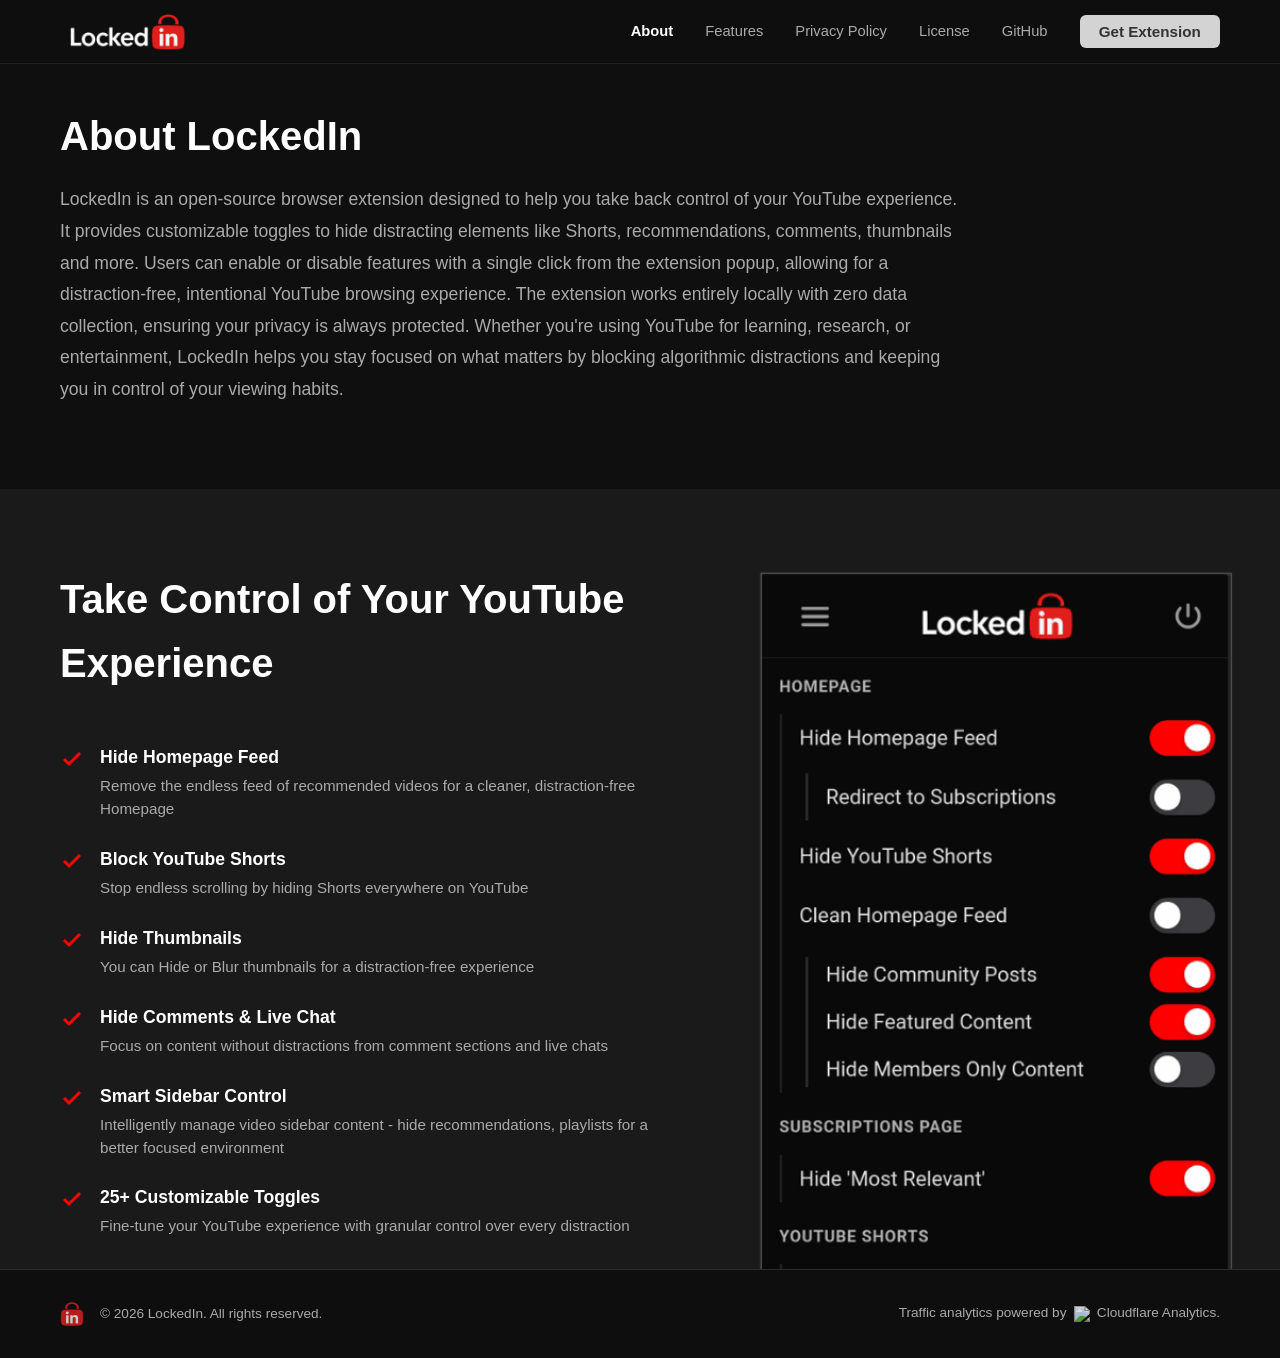
==== commit 17331ebb: "indicated that website uses cloudfare analytics to monitor traffic" ====
--- a/docs/about.html
+++ b/docs/about.html
@@ -16,14 +16,16 @@
     <nav class="navbar">
         <div class="container">
             <div class="nav-content">
-                <div class="logo">
+                <a class="logo" href="index.html" aria-label="LockedIn home">
                     <img src="assets/logo.png" alt="LockedIn Logo">
-                </div>
+                </a>
                 <div class="mobile-menu-overlay" id="mobileMenuOverlay"></div>
                 <div class="nav-links" id="navLinks">
-                    <a href="index.html">Home</a>
                     <a href="about.html" class="active">About</a>
                     <a href="features.html">Features</a>
+                    <a href="privacy-policy.html">Privacy Policy</a>
+                    <a href="https://github.com/KartikHalkunde/LockedIn-YT/blob/main/LICENSE" target="_blank"
+                        rel="noopener noreferrer">License</a>
                     <a href="https://github.com/KartikHalkunde/LockedIn-YT" target="_blank">GitHub</a>
                     <button class="download-button" id="headerDownloadBtn">Get Extension</button>
                 </div>
@@ -135,12 +137,12 @@
                     <span class="footer-copyright">&copy; 2026 LockedIn. All rights reserved.</span>
                 </div>
                 <div class="footer-links">
-                    <a href="index.html">Home</a>
-                    <a href="about.html">About</a>
-                    <a href="features.html">Features</a>
-                    <a href="privacy-policy.html">Privacy Policy</a>
-                    <a href="https://github.com/KartikHalkunde/LockedIn-YT/blob/main/LICENSE" target="_blank"
-                        rel="noopener noreferrer">License</a>
+                    <p class="analytics-note">
+                        Traffic analytics powered by
+                        <img class="analytics-icon" src="https://cdn.simpleicons.org/cloudflare/F38020"
+                            alt="Cloudflare">
+                        Cloudflare Analytics.
+                    </p>
                 </div>
             </div>
         </div>
--- a/docs/styles.css
+++ b/docs/styles.css
@@ -74,6 +74,8 @@
     display: flex;
     align-items: center;
     flex: 0 0 auto;
+    text-decoration: none;
+    cursor: pointer;
 }
 
 .logo img {
@@ -975,7 +977,16 @@
     border: 1px solid var(--border-color);
     border-radius: 18px;
     padding: 1.35rem;
-    transition: border-color 0.3s ease, transform 0.3s ease, box-shadow 0.3s ease;
+    transition: border-color 0.25s ease, background 0.25s ease, box-shadow 0.25s ease;
+    display: block;
+    text-decoration: none;
+    cursor: pointer;
+}
+
+.love-card:hover {
+    border-color: rgba(255, 255, 255, 0.16);
+    background: linear-gradient(180deg, rgba(255, 255, 255, 0.05) 0%, rgba(255, 255, 255, 0.025) 100%);
+    box-shadow: 0 6px 20px rgba(0, 0, 0, 0.25);
 }
 
 .love-top {
@@ -1046,7 +1057,7 @@
 }
 
 .love-card-wide {
-    grid-column: span 3;
+    grid-column: span 2;
 }
 
 /* ==================== Footer ==================== */
@@ -1099,6 +1110,22 @@
 
 .footer-links a:hover {
     color: var(--text-primary);
+}
+
+.analytics-note {
+    color: var(--text-secondary);
+    font-size: 0.85rem;
+    margin: 0;
+    line-height: 1.5;
+    display: inline-flex;
+    align-items: center;
+    gap: 0.45rem;
+}
+
+.analytics-icon {
+    width: 16px;
+    height: 16px;
+    opacity: 0.85;
 }
 
 /* ==================== Features Page Styles ==================== */
@@ -1588,6 +1615,10 @@
         gap: 0.5rem;
     }
 
+    .analytics-note {
+        justify-content: center;
+    }
+
     .footer-links {
         flex-wrap: wrap;
         justify-content: center;
@@ -1843,6 +1874,10 @@
         gap: 0.5rem;
     }
 
+    .analytics-note {
+        justify-content: center;
+    }
+
     .footer-links {
         flex-wrap: wrap;
         justify-content: center;
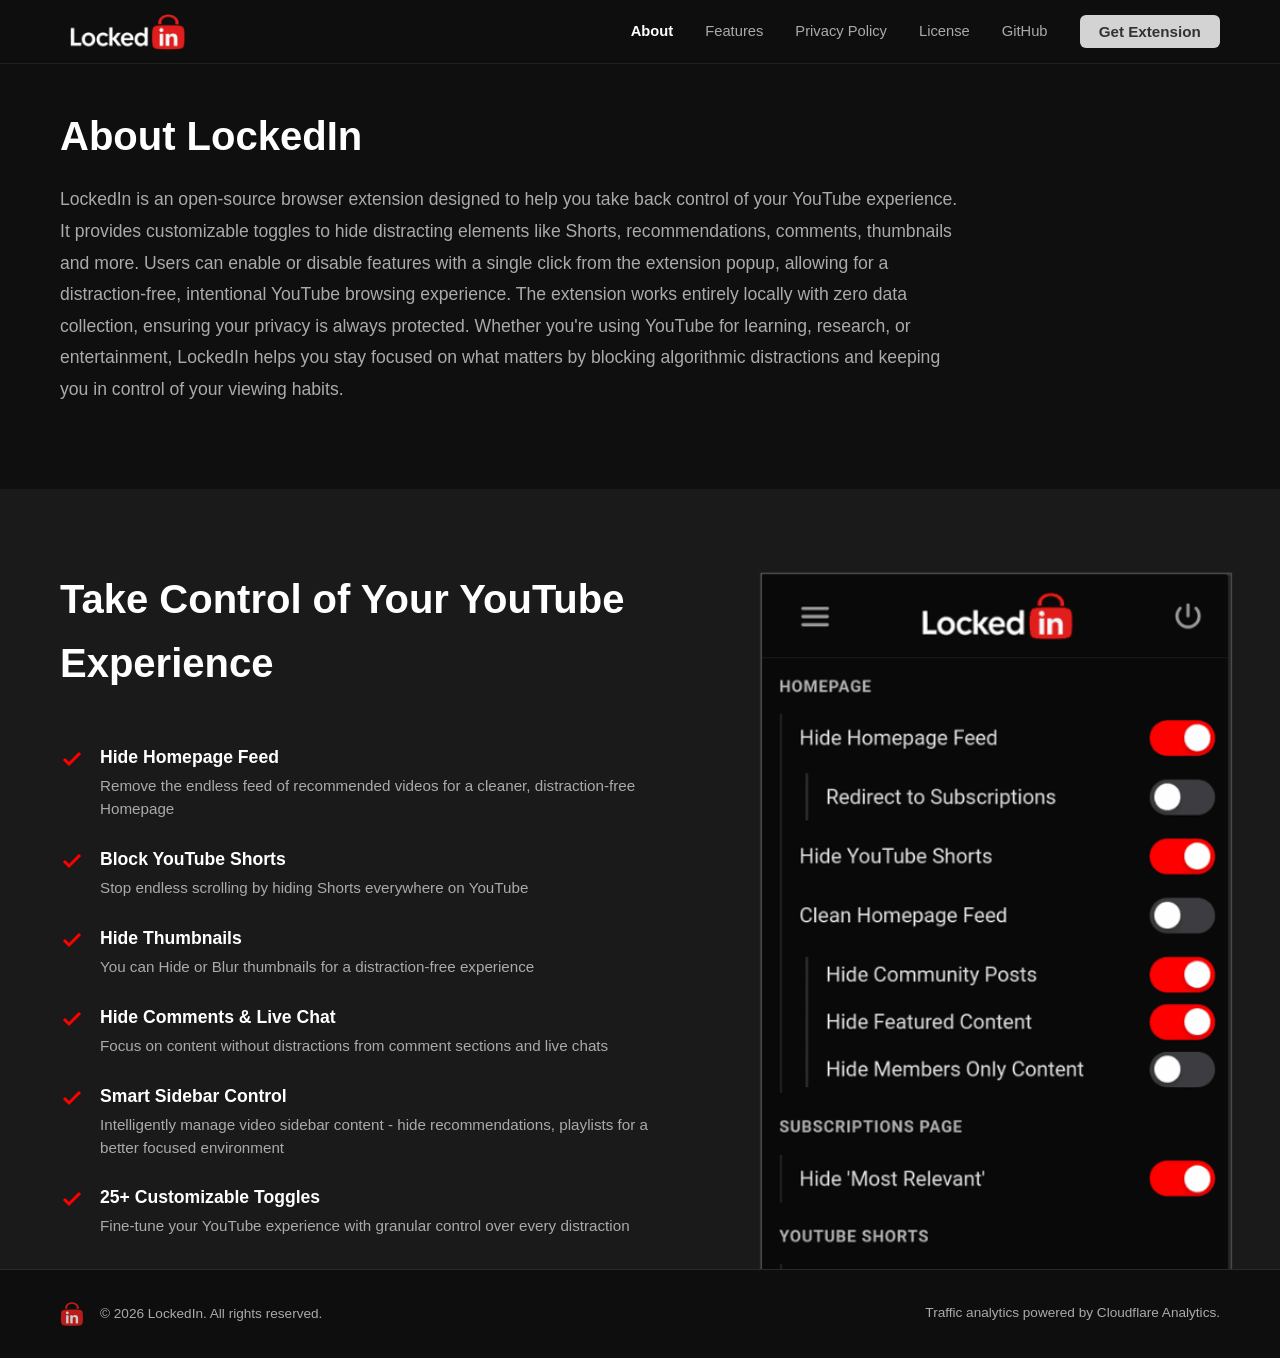
==== commit a66155d8: "removed the cloudfare icon from footer" ====
--- a/docs/about.html
+++ b/docs/about.html
@@ -138,10 +138,7 @@
                 </div>
                 <div class="footer-links">
                     <p class="analytics-note">
-                        Traffic analytics powered by
-                        <img class="analytics-icon" src="https://cdn.simpleicons.org/cloudflare/F38020"
-                            alt="Cloudflare">
-                        Cloudflare Analytics.
+                        Traffic analytics powered by Cloudflare Analytics.
                     </p>
                 </div>
             </div>
--- a/docs/styles.css
+++ b/docs/styles.css
@@ -1117,16 +1117,8 @@
     font-size: 0.85rem;
     margin: 0;
     line-height: 1.5;
-    display: inline-flex;
-    align-items: center;
-    gap: 0.45rem;
-}
-
-.analytics-icon {
-    width: 16px;
-    height: 16px;
-    opacity: 0.85;
-}
+}
+
 
 /* ==================== Features Page Styles ==================== */
 .features-hero {
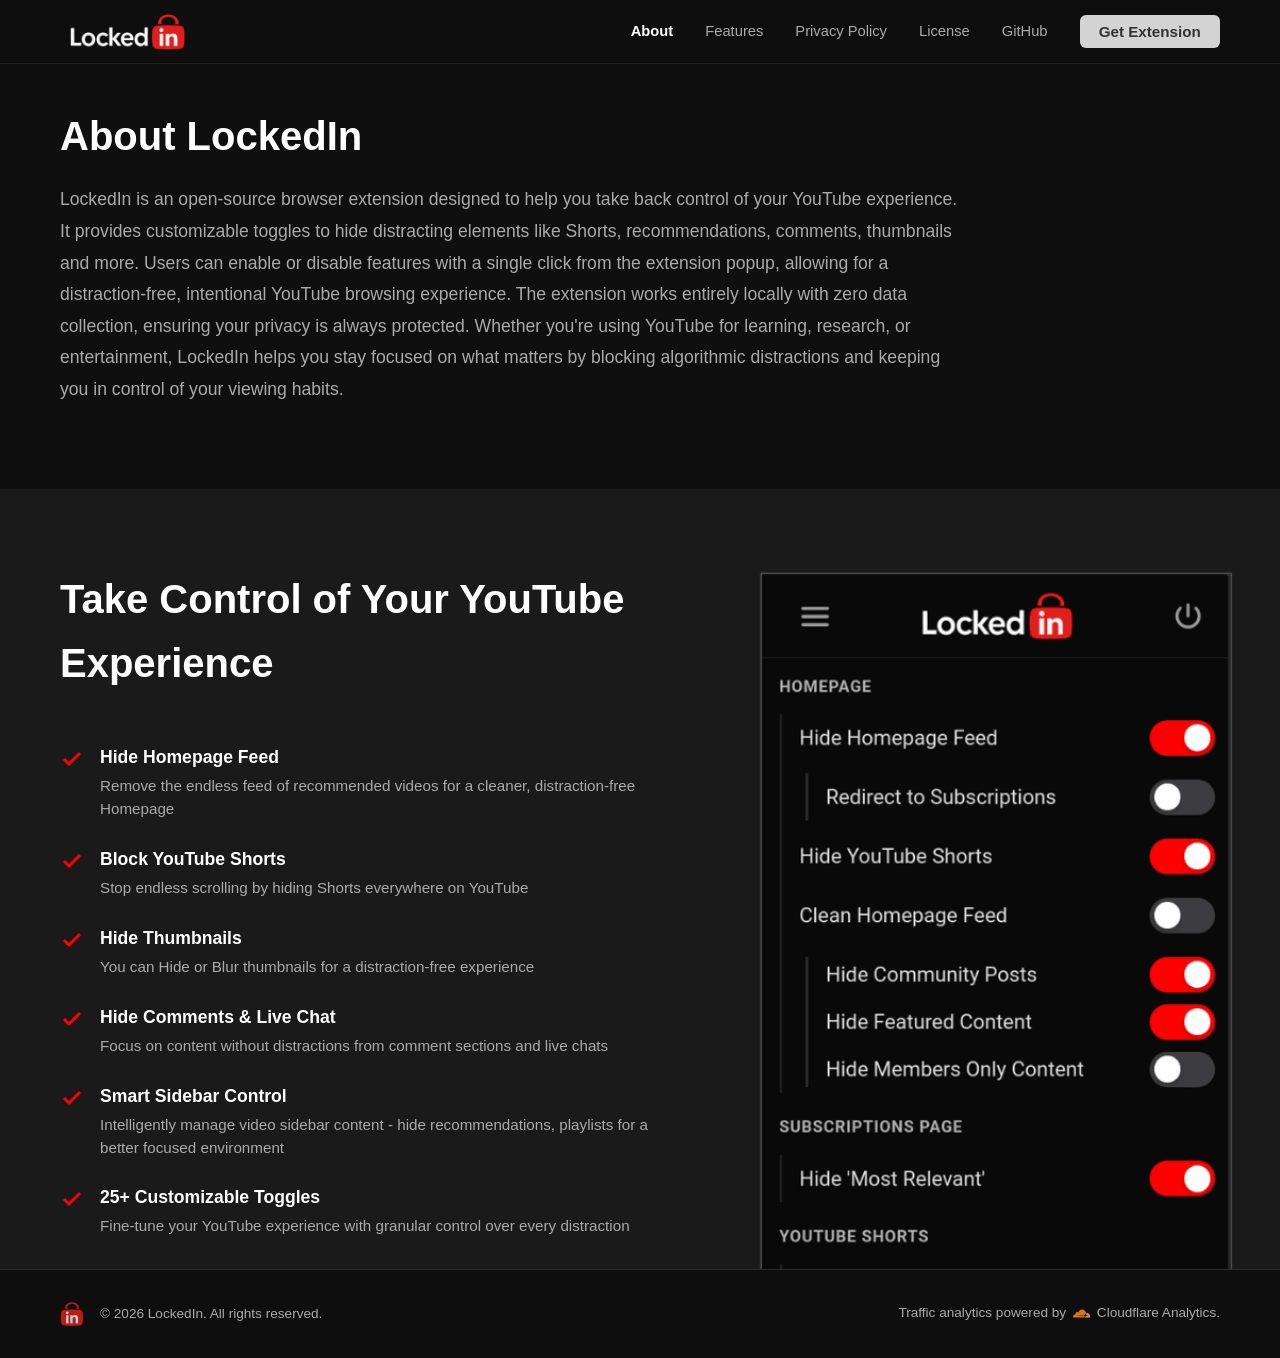
==== commit 888b79b6: "Added cloudfare icon back" ====
--- a/docs/about.html
+++ b/docs/about.html
@@ -8,7 +8,7 @@
         content="About LockedIn - Learn how this browser extension helps you stay focused on YouTube">
     <title>About - LockedIn</title>
     <link rel="icon" type="image/png" href="assets/icon.png">
-    <link rel="stylesheet" href="styles.css">
+    <link rel="stylesheet" href="styles.css?v=20260526">
 </head>
 
 <body>
@@ -138,7 +138,9 @@
                 </div>
                 <div class="footer-links">
                     <p class="analytics-note">
-                        Traffic analytics powered by Cloudflare Analytics.
+                        Traffic analytics powered by
+                        <img class="analytics-icon" src="assets/cloudflare.svg" alt="Cloudflare">
+                        Cloudflare Analytics.
                     </p>
                 </div>
             </div>
--- a/docs/styles.css
+++ b/docs/styles.css
@@ -1117,6 +1117,18 @@
     font-size: 0.85rem;
     margin: 0;
     line-height: 1.5;
+    display: inline-flex;
+    align-items: center;
+    gap: 0.45rem;
+}
+
+.analytics-icon {
+    width: 1.2em;
+    height: 1.2em;
+    flex: 0 0 1.2em;
+    opacity: 0.9;
+    display: inline-block;
+    vertical-align: -0.125em;
 }
 
 
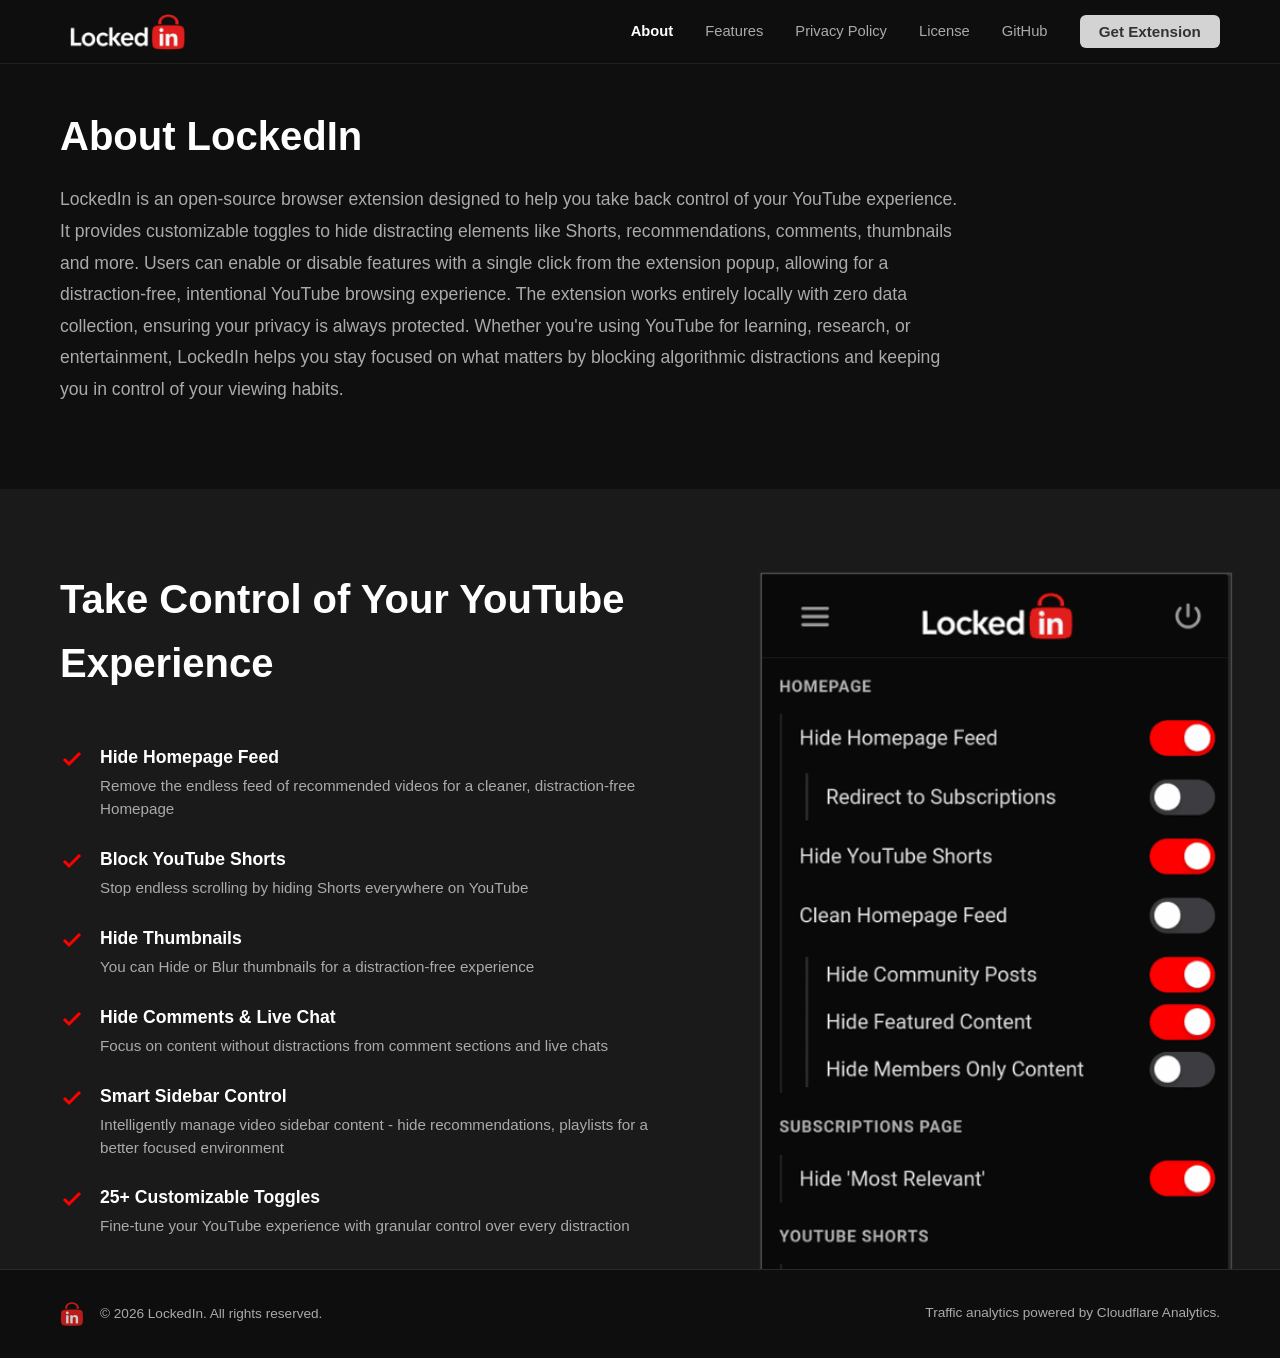
==== commit 7f813211: "removing the cloudfare icon again :(" ====
--- a/docs/about.html
+++ b/docs/about.html
@@ -138,9 +138,7 @@
                 </div>
                 <div class="footer-links">
                     <p class="analytics-note">
-                        Traffic analytics powered by
-                        <img class="analytics-icon" src="assets/cloudflare.svg" alt="Cloudflare">
-                        Cloudflare Analytics.
+                        Traffic analytics powered by Cloudflare Analytics.
                     </p>
                 </div>
             </div>
--- a/docs/styles.css
+++ b/docs/styles.css
@@ -1117,18 +1117,6 @@
     font-size: 0.85rem;
     margin: 0;
     line-height: 1.5;
-    display: inline-flex;
-    align-items: center;
-    gap: 0.45rem;
-}
-
-.analytics-icon {
-    width: 1.2em;
-    height: 1.2em;
-    flex: 0 0 1.2em;
-    opacity: 0.9;
-    display: inline-block;
-    vertical-align: -0.125em;
 }
 
 
